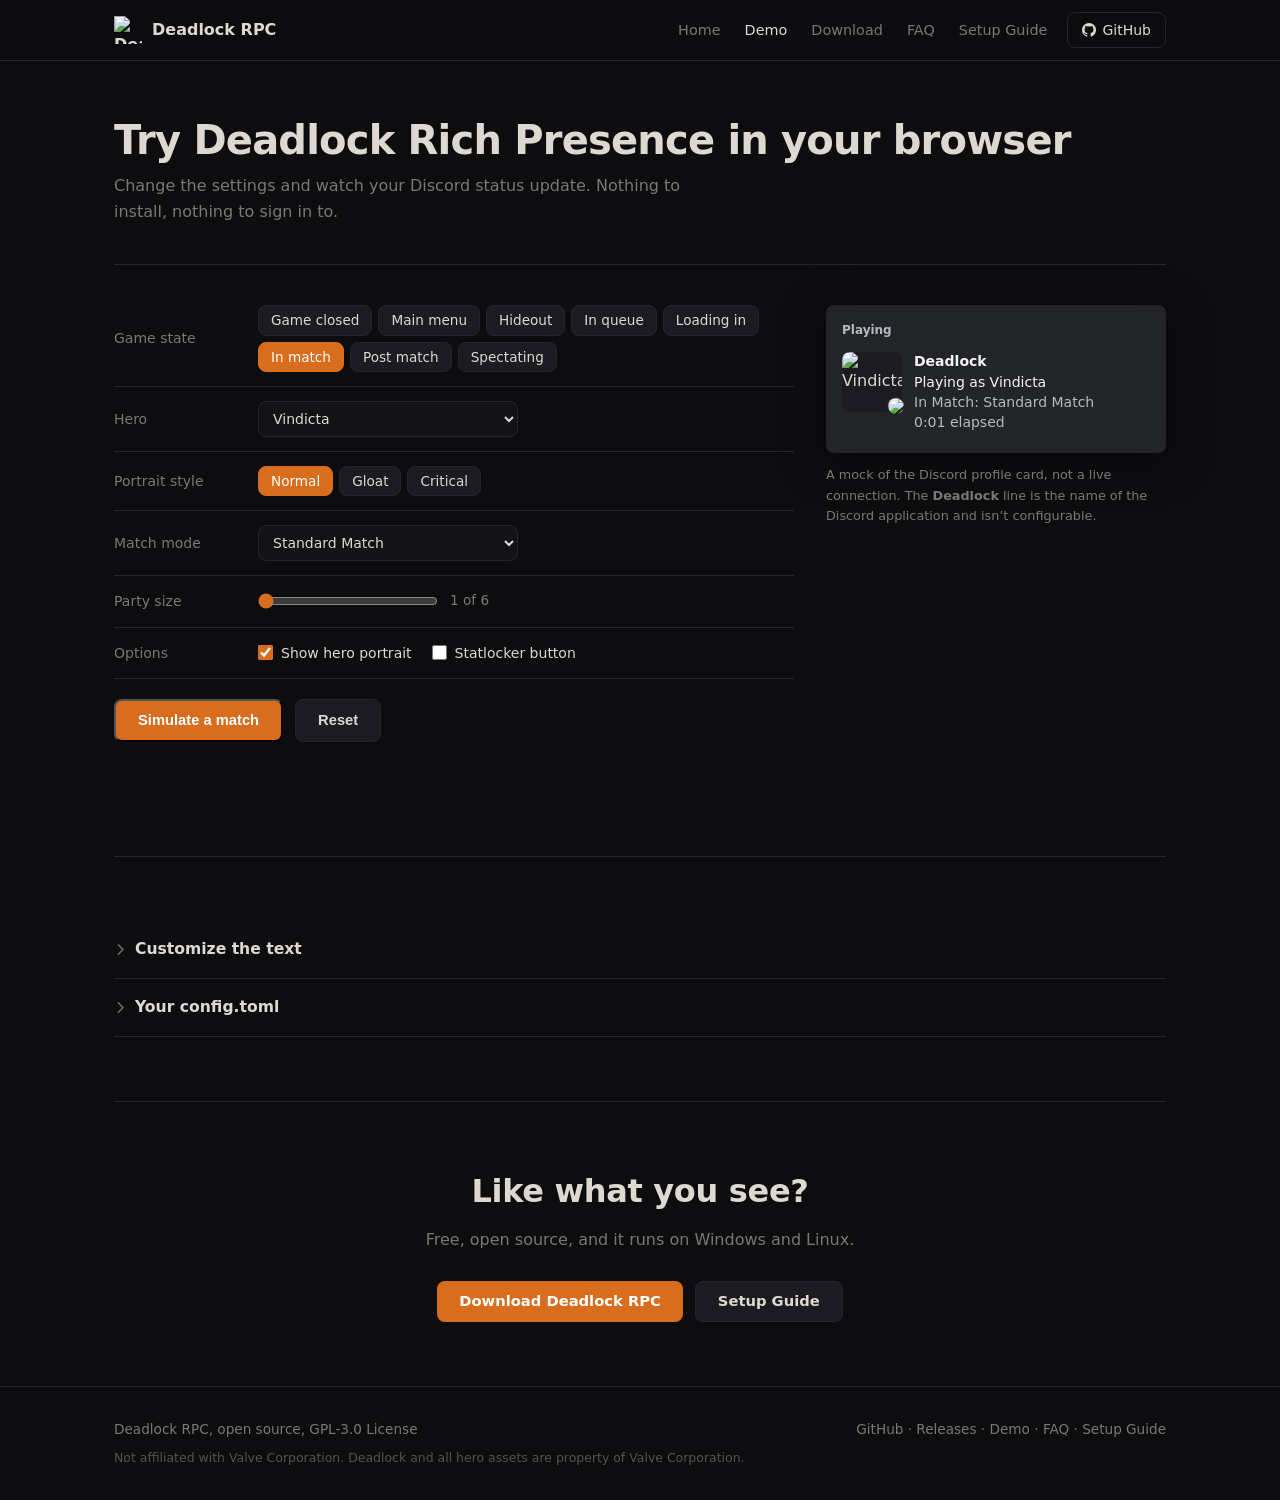
==== demo/index.html @ 463c9623 "feat(site): add interactive rich presence sandbox at /demo/ Adds a browser sandbox that mocks the Di" ====
<!DOCTYPE html>
<html lang="en">
<head>
  <meta charset="UTF-8">
  <meta name="viewport" content="width=device-width, initial-scale=1.0">
  <title>Interactive Demo: See Deadlock Rich Presence on Discord</title>
  <meta name="description" content="Try Deadlock Rich Presence in your browser. Change the game state, hero, portrait style and presence text, and watch a live mock of your Discord status update.">
  <link rel="canonical" href="https://heytariq.github.io/deadlock-rpc/demo/">
  <link rel="icon" type="image/png" href="../assets/icon.png">

  <meta property="og:type" content="website">
  <meta property="og:title" content="Interactive Demo: See Deadlock Rich Presence on Discord">
  <meta property="og:description" content="Try Deadlock Rich Presence in your browser. Change the settings and watch your Discord status update live.">
  <meta property="og:image" content="https://heytariq.github.io/deadlock-rpc/assets/icon.png">
  <meta property="og:url" content="https://heytariq.github.io/deadlock-rpc/demo/">
  <meta property="og:site_name" content="Deadlock Rich Presence">

  <meta name="twitter:card" content="summary">
  <meta name="twitter:title" content="Interactive Demo: See Deadlock Rich Presence on Discord">
  <meta name="twitter:description" content="Try Deadlock Rich Presence in your browser. Change the settings and watch your Discord status update live.">
  <meta name="twitter:image" content="https://heytariq.github.io/deadlock-rpc/assets/icon.png">

  <link rel="stylesheet" href="https://cdn.jsdelivr.net/npm/bootstrap-icons@1.11.3/font/bootstrap-icons.min.css">
  <link rel="stylesheet" href="../css/style.css">

  <script type="application/ld+json">
  {
    "@context": "https://schema.org",
    "@type": "WebPage",
    "name": "Interactive Demo: See Deadlock Rich Presence on Discord",
    "description": "A browser sandbox that simulates the Deadlock RPC Discord rich presence card. Change the game state, hero, portrait style and presence text and see the result live.",
    "url": "https://heytariq.github.io/deadlock-rpc/demo/",
    "isPartOf": {
      "@type": "WebSite",
      "name": "Deadlock Rich Presence",
      "url": "https://heytariq.github.io/deadlock-rpc/"
    },
    "mainEntity": {
      "@type": "SoftwareApplication",
      "name": "Deadlock Rich Presence",
      "url": "https://heytariq.github.io/deadlock-rpc/"
    }
  }
  </script>
</head>
<body>
  <nav aria-label="Site navigation">
    <div class="nav-inner">
      <a href="../" class="nav-brand">
        <img src="../assets/icon.png" alt="Deadlock RPC" width="28" height="28">
        Deadlock RPC
      </a>
      <div class="nav-right">
        <ul class="nav-links">
          <li><a href="../">Home</a></li>
          <li><a href="./" class="active">Demo</a></li>
          <li><a href="../download/">Download</a></li>
          <li><a href="../faq/">FAQ</a></li>
          <li><a href="../setup-guide/">Setup Guide</a></li>
        </ul>
        <a href="https://github.com/HeyTariq/deadlock-rpc" class="nav-github" aria-label="View on GitHub">
          <i class="bi bi-github" aria-hidden="true"></i>
          <span class="nav-github-label">GitHub</span>
        </a>
        <button class="nav-hamburger" aria-label="Toggle navigation" aria-expanded="false" aria-controls="nav-mobile-menu">
          <i class="bi bi-list" aria-hidden="true"></i>
        </button>
      </div>
    </div>
    <div class="nav-mobile-menu" id="nav-mobile-menu">
      <a href="../">Home</a>
      <a href="./" class="active">Demo</a>
      <a href="../download/">Download</a>
      <a href="../faq/">FAQ</a>
      <a href="../setup-guide/">Setup Guide</a>
    </div>
  </nav>

  <main>
    <div class="container">
      <div class="page-hero">
        <h1>Try Deadlock Rich Presence in your browser</h1>
        <p>Change the settings and watch your Discord status update. Nothing to install, nothing to sign in to.</p>
      </div>

      <section class="demo-sandbox">
        <div class="sandbox-grid">

          <div class="sandbox-controls">

            <div class="ctrl-row">
              <span class="ctrl-label" id="lbl-phase">Game state</span>
              <div class="seg" id="d-phase" role="radiogroup" aria-labelledby="lbl-phase"></div>
            </div>

            <div class="ctrl-row">
              <label class="ctrl-label" for="d-hero">Hero</label>
              <select id="d-hero"></select>
            </div>

            <div class="ctrl-row">
              <span class="ctrl-label" id="lbl-style">Portrait style</span>
              <div class="seg" id="d-style" role="radiogroup" aria-labelledby="lbl-style"></div>
            </div>

            <div class="ctrl-row">
              <label class="ctrl-label" for="d-mode">Match mode</label>
              <select id="d-mode"></select>
            </div>

            <div class="ctrl-row">
              <label class="ctrl-label" for="d-party">Party size</label>
              <div class="range-wrap">
                <input type="range" id="d-party" min="1" max="6" step="1" value="1">
                <span class="ctrl-val" id="d-party-val">1 of 6</span>
              </div>
            </div>

            <div class="ctrl-row">
              <span class="ctrl-label">Options</span>
              <div class="toggles">
                <label class="chk"><input type="checkbox" id="d-heroimg"> Show hero portrait</label>
                <label class="chk"><input type="checkbox" id="d-statlocker"> Statlocker button</label>
              </div>
            </div>

            <div class="ctrl-actions">
              <button type="button" class="btn btn-primary" id="d-sim">Simulate a match</button>
              <button type="button" class="btn btn-secondary" id="d-reset">Reset</button>
            </div>

            <p class="ctrl-hint" id="d-hint" role="status" aria-live="polite"></p>
          </div>

          <div class="sandbox-preview">
            <div class="rpc-card">
              <div class="rpc-header">Playing</div>
              <div class="rpc-body">
                <div class="rpc-art">
                  <img id="rpc-large" class="rpc-large" src="../assets/icon.png" alt="Deadlock" width="60" height="60">
                  <img id="rpc-small" class="rpc-small" src="../assets/icon.png" alt="Deadlock RPC" width="20" height="20">
                </div>
                <div class="rpc-lines">
                  <div class="rpc-name">Deadlock</div>
                  <div class="rpc-details" id="rpc-details"></div>
                  <div class="rpc-state" id="rpc-state"></div>
                  <div class="rpc-time" id="rpc-time">0:00 elapsed</div>
                </div>
              </div>
              <button type="button" class="rpc-button" id="rpc-button" hidden>View on Statlocker</button>
            </div>
            <p class="rpc-caption">
              A mock of the Discord profile card, not a live connection. The
              <strong>Deadlock</strong> line is the name of the Discord application
              and isn’t configurable.
            </p>
          </div>

        </div>
      </section>

      <section>
        <details class="demo-details">
          <summary>Customize the text</summary>
          <p class="details-intro">
            Every line below maps to a key in <code>config.toml</code>. Tokens like
            <code>{hero}</code> are replaced at runtime; click one to insert it.
          </p>
          <div id="d-text-fields"></div>
        </details>

        <details class="demo-details">
          <summary>Your config.toml</summary>
          <p class="details-intro">
            Paste this into <code>config.toml</code> next to the executable. Only the
            settings this demo covers are shown, see the
            <a href="../setup-guide/#configuration">Setup Guide</a> for the rest.
          </p>
          <div class="toml-wrap">
            <button type="button" class="btn btn-secondary btn-copy" id="d-copy">Copy</button>
            <pre><code id="d-toml"></code></pre>
          </div>
        </details>
      </section>

      <section class="cta-section">
        <h2>Like what you see?</h2>
        <p>Free, open source, and it runs on Windows and Linux.</p>
        <div class="btn-group">
          <a href="../download/" class="btn btn-primary">Download Deadlock RPC</a>
          <a href="../setup-guide/" class="btn btn-secondary">Setup Guide</a>
        </div>
      </section>
    </div>
  </main>

  <footer>
    <div class="footer-inner">
      <span>Deadlock RPC, open source, <a href="https://github.com/HeyTariq/deadlock-rpc/blob/main/LICENSE">GPL-3.0 License</a></span>
      <span>
        <a href="https://github.com/HeyTariq/deadlock-rpc">GitHub</a>
        ·
        <a href="https://github.com/HeyTariq/deadlock-rpc/releases">Releases</a>
        ·
        <a href="./">Demo</a>
        ·
        <a href="../faq/">FAQ</a>
        ·
        <a href="../setup-guide/">Setup Guide</a>
      </span>
    </div>
    <div class="footer-inner footer-disclaimer">
      Not affiliated with Valve Corporation. Deadlock and all hero assets are property of Valve Corporation.
    </div>
  </footer>

  <script>
  (function () {
    var btn = document.querySelector('.nav-hamburger');
    var menu = document.getElementById('nav-mobile-menu');
    if (!btn || !menu) return;
    btn.addEventListener('click', function () {
      var open = menu.classList.toggle('open');
      btn.setAttribute('aria-expanded', open ? 'true' : 'false');
    });
    document.addEventListener('click', function (e) {
      if (!menu.contains(e.target) && !btn.contains(e.target)) {
        menu.classList.remove('open');
        btn.setAttribute('aria-expanded', 'false');
      }
    });
  }());
  </script>
  <script src="../assets/demo.js"></script>
</body>
</html>
---- css/style.css ----
:root {
  --bg: #0d0d10;
  --surface: #131316;
  --card: #1b1b21;
  --border: #252530;
  --text: #ddd9d0;
  --muted: #7a7870;
  --orange: #d96d1e;
  --orange-light: #ec8a3f;
  --teal: #2d9e8e;
  --teal-light: #3fbdab;
  --radius: 8px;
}

*, *::before, *::after {
  box-sizing: border-box;
  margin: 0;
  padding: 0;
}

html { scroll-behavior: smooth; }

body {
  background: var(--bg);
  color: var(--text);
  font-family: -apple-system, BlinkMacSystemFont, 'Segoe UI', system-ui, sans-serif;
  font-size: 16px;
  line-height: 1.6;
}

a {
  color: var(--orange-light);
  text-decoration: none;
}

a:hover { text-decoration: underline; }

/* Nav */
nav {
  position: sticky;
  top: 0;
  background: rgba(13, 13, 16, 0.96);
  backdrop-filter: blur(8px);
  border-bottom: 1px solid var(--border);
  z-index: 100;
  /* needed for mobile dropdown positioning */
  isolation: isolate;
}

.nav-inner {
  max-width: 1100px;
  margin: 0 auto;
  padding: 0 24px;
  display: flex;
  align-items: center;
  justify-content: space-between;
  height: 60px;
}

.nav-brand {
  display: flex;
  align-items: center;
  gap: 10px;
  font-weight: 600;
  font-size: 1rem;
  color: var(--text);
  text-decoration: none;
}

.nav-brand:hover { text-decoration: none; }

.nav-brand img {
  width: 28px;
  height: 28px;
}

.nav-right {
  display: flex;
  align-items: center;
  gap: 20px;
}

.nav-links {
  display: flex;
  gap: 24px;
  list-style: none;
}

.nav-links a {
  color: var(--muted);
  font-size: 0.9rem;
  transition: color 0.15s;
  text-decoration: none;
}

.nav-links a:hover,
.nav-links a.active {
  color: var(--text);
}

.nav-github {
  display: inline-flex;
  align-items: center;
  gap: 6px;
  padding: 6px 14px;
  border: 1px solid var(--border);
  border-radius: var(--radius);
  color: var(--text);
  font-size: 0.875rem;
  font-weight: 500;
  text-decoration: none;
  white-space: nowrap;
  transition: border-color 0.15s;
}

.nav-github:hover {
  border-color: var(--muted);
  color: var(--text);
  text-decoration: none;
}

.nav-hamburger {
  display: none;
  appearance: none;
  -webkit-appearance: none;
  background: none;
  border: 1px solid var(--border);
  border-radius: var(--radius);
  padding: 6px 10px;
  margin: 0;
  color: var(--text);
  font-size: 0.875rem;
  font-family: inherit;
  line-height: inherit;
  cursor: pointer;
  transition: border-color 0.15s;
}

.nav-hamburger:hover {
  border-color: var(--muted);
}

.nav-mobile-menu {
  display: none;
  position: absolute;
  top: 61px;
  right: 24px;
  background: var(--surface);
  border: 1px solid var(--border);
  border-radius: var(--radius);
  min-width: 160px;
  z-index: 200;
  padding: 6px 0;
  box-shadow: 0 8px 24px rgba(0, 0, 0, 0.4);
}

.nav-mobile-menu.open {
  display: block;
}

.nav-mobile-menu a {
  display: block;
  padding: 10px 16px;
  color: var(--muted);
  font-size: 0.9rem;
  text-decoration: none;
  transition: color 0.15s;
}

.nav-mobile-menu a:hover,
.nav-mobile-menu a.active {
  color: var(--text);
  text-decoration: none;
}

/* Layout */
.container {
  max-width: 1100px;
  margin: 0 auto;
  padding: 0 24px;
}

/* Sections — no global border; use sibling selectors so first section is always clean */
section {
  padding: 64px 0;
}

/* Border between consecutive sections in the same container */
section + section {
  border-top: 1px solid var(--border);
}

/* First section in the second container on the homepage (follows .demo-section) */
.demo-section + .container > section:first-child {
  border-top: 1px solid var(--border);
}

/* First section on inner pages follows .page-hero which already has a border-bottom */
.page-hero + section {
  padding-top: 40px;
}

/* Hero */
.hero {
  padding: 80px 0 72px;
  text-align: center;
}

.hero-icon {
  width: 88px;
  height: 88px;
  margin-bottom: 24px;
  border-radius: 16px;
  display: block;
  margin-left: auto;
  margin-right: auto;
}

h1 {
  font-size: clamp(2rem, 5vw, 3.2rem);
  font-weight: 700;
  line-height: 1.15;
  margin-bottom: 16px;
  letter-spacing: -0.02em;
}

.hero-tagline {
  font-size: 1.1rem;
  color: var(--muted);
  max-width: 520px;
  margin: 0 auto 36px;
}

/* Smart download block */
.dl-block {
  display: flex;
  flex-direction: column;
  align-items: center;
  gap: 14px;
}

#dl-primary-linux {
  display: none;
}

.dl-alts {
  display: flex;
  align-items: center;
  gap: 10px;
  font-size: 0.875rem;
  color: var(--muted);
  flex-wrap: wrap;
  justify-content: center;
}

.dl-dot {
  color: var(--border);
  user-select: none;
}

.dl-alt-win {
  display: none;
}

.link-subtle {
  color: var(--muted);
  text-decoration: none;
  transition: color 0.15s;
}

.link-subtle:hover {
  color: var(--text);
  text-decoration: none;
}

/* Buttons */
.btn-group {
  display: flex;
  gap: 12px;
  justify-content: center;
  flex-wrap: wrap;
}

.btn {
  display: inline-flex;
  align-items: center;
  gap: 8px;
  padding: 12px 22px;
  border-radius: var(--radius);
  font-size: 0.92rem;
  font-weight: 600;
  text-decoration: none;
  transition: opacity 0.15s, transform 0.1s;
  white-space: nowrap;
  line-height: 1;
}

.btn:hover {
  opacity: 0.85;
  text-decoration: none;
  transform: translateY(-1px);
}

.btn-primary {
  background: var(--orange);
  color: #fff;
}

.btn-secondary {
  background: var(--card);
  color: var(--text);
  border: 1px solid var(--border);
}

/* Demo section — full width, centered content */
.demo-section {
  padding: 0 0 72px;
  text-align: center;
}

.demo-gif {
  max-width: 520px;
  width: 100%;
  border-radius: 12px;
  border: 1px solid var(--border);
  box-shadow: 0 8px 40px rgba(0,0,0,0.5);
}

/* Section headings */
h2 {
  font-size: clamp(1.5rem, 3vw, 2rem);
  font-weight: 700;
  margin-bottom: 8px;
  letter-spacing: -0.01em;
}

.section-sub {
  color: var(--muted);
  margin-bottom: 40px;
  font-size: 1rem;
}

/* Feature cards */
.features-grid {
  display: grid;
  grid-template-columns: repeat(auto-fit, minmax(280px, 1fr));
  gap: 16px;
}

.feature-card {
  background: var(--card);
  border: 1px solid var(--border);
  border-radius: var(--radius);
  padding: 24px;
}

.feature-icon {
  font-size: 22px;
  color: var(--orange-light);
  margin-bottom: 14px;
  display: block;
}

h3 {
  font-size: 0.975rem;
  font-weight: 600;
  margin-bottom: 6px;
}

.feature-card p {
  font-size: 0.875rem;
  color: var(--muted);
  line-height: 1.6;
}

/* Steps (how it works) */
.steps {
  display: grid;
  grid-template-columns: repeat(auto-fit, minmax(220px, 1fr));
  gap: 36px;
  counter-reset: steps;
}

.step {
  position: relative;
  padding-left: 48px;
}

.step::before {
  counter-increment: steps;
  content: counter(steps);
  position: absolute;
  left: 0;
  top: 2px;
  width: 30px;
  height: 30px;
  background: var(--orange);
  color: #fff;
  border-radius: 50%;
  font-weight: 700;
  font-size: 0.8rem;
  text-align: center;
  line-height: 30px;
}

.step h3 { margin-bottom: 6px; }

.step p {
  font-size: 0.875rem;
  color: var(--muted);
  line-height: 1.6;
}

/* FAQ list */
.faq-list {
  display: flex;
  flex-direction: column;
  gap: 12px;
  max-width: 760px;
  margin: 0 auto;
}

/* When faq-list is used on the FAQ page (full-width intent) */
.faq-page .faq-list {
  max-width: 800px;
}

.faq-item {
  background: var(--card);
  border: 1px solid var(--border);
  border-radius: var(--radius);
  padding: 20px 24px;
}

.faq-item h3 {
  font-size: 0.95rem;
  font-weight: 600;
  margin-bottom: 8px;
  color: var(--text);
}

.faq-item p {
  font-size: 0.875rem;
  color: var(--muted);
  line-height: 1.6;
}

.faq-item p + p {
  margin-top: 8px;
}

.faq-item ul {
  padding-left: 20px;
  margin-top: 8px;
  font-size: 0.875rem;
  color: var(--muted);
  line-height: 1.8;
}

/* CTA section */
.cta-section {
  text-align: center;
}

.cta-section h2 { margin-bottom: 10px; }

.cta-section p {
  color: var(--muted);
  margin-bottom: 28px;
}

/* Platform cards (download page) */
.platform-grid {
  display: grid;
  grid-template-columns: repeat(auto-fit, minmax(280px, 1fr));
  gap: 20px;
  margin-bottom: 24px;
}

.platform-card {
  background: var(--card);
  border: 1px solid var(--border);
  border-radius: var(--radius);
  padding: 28px;
  display: flex;
  flex-direction: column;
}

.platform-card h3 {
  font-size: 1.05rem;
  margin-bottom: 16px;
  display: flex;
  align-items: center;
  gap: 8px;
}

.platform-card ol {
  padding-left: 20px;
  color: var(--muted);
  font-size: 0.875rem;
  line-height: 1.9;
  flex: 1;
}

.platform-card .btn {
  margin-top: 20px;
  align-self: flex-start;
}

/* Code */
code {
  background: var(--surface);
  border: 1px solid var(--border);
  border-radius: 4px;
  padding: 1px 6px;
  font-size: 0.85em;
  font-family: 'Cascadia Code', 'JetBrains Mono', 'Fira Code', monospace;
  color: var(--teal-light);
}

pre {
  background: var(--surface);
  border: 1px solid var(--border);
  border-radius: var(--radius);
  padding: 16px;
  overflow-x: auto;
  font-size: 0.85rem;
  line-height: 1.7;
  color: var(--text);
  margin: 12px 0;
}

pre code {
  background: none;
  border: none;
  padding: 0;
  font-size: inherit;
  color: inherit;
}

/* Notices */
.notice {
  background: rgba(45, 158, 142, 0.1);
  border: 1px solid rgba(45, 158, 142, 0.28);
  border-radius: var(--radius);
  padding: 14px 18px;
  font-size: 0.875rem;
  line-height: 1.6;
  margin-top: 16px;
  color: var(--text);
}

.notice.warn {
  background: rgba(217, 109, 30, 0.1);
  border-color: rgba(217, 109, 30, 0.3);
}

/* Page hero (inner pages) */
.page-hero {
  padding: 56px 0 40px;
  border-bottom: 1px solid var(--border);
}

.page-hero h1 {
  font-size: clamp(1.8rem, 4vw, 2.5rem);
  margin-bottom: 10px;
}

.page-hero p {
  color: var(--muted);
  font-size: 1rem;
  max-width: 600px;
}

/* Setup guide steps */
.guide-step {
  display: flex;
  gap: 20px;
  margin-bottom: 36px;
}

.guide-num {
  flex-shrink: 0;
  width: 32px;
  height: 32px;
  background: var(--orange);
  color: #fff;
  border-radius: 50%;
  display: flex;
  align-items: center;
  justify-content: center;
  font-weight: 700;
  font-size: 0.85rem;
  margin-top: 2px;
}

.guide-content h3 {
  font-size: 1rem;
  margin-bottom: 6px;
}

.guide-content p {
  font-size: 0.875rem;
  color: var(--muted);
  line-height: 1.7;
}

.guide-content p + p {
  margin-top: 8px;
}

.guide-content ul,
.guide-content ol {
  padding-left: 20px;
  margin-top: 8px;
  font-size: 0.875rem;
  color: var(--muted);
  line-height: 1.8;
}

.guide-content li { margin-bottom: 4px; }

/* Config table */
.table-wrap {
  overflow-x: auto;
  -webkit-overflow-scrolling: touch;
  margin-top: 16px;
  border-radius: var(--radius);
  border: 1px solid var(--border);
}

.config-table {
  width: 100%;
  border-collapse: collapse;
  font-size: 0.85rem;
  min-width: 480px;
}

.config-table th,
.config-table td {
  padding: 10px 14px;
  text-align: left;
  border-bottom: 1px solid var(--border);
}

.config-table tbody tr:last-child td {
  border-bottom: none;
}

.config-table th {
  background: var(--surface);
  color: var(--muted);
  font-weight: 600;
  font-size: 0.8rem;
  text-transform: uppercase;
  letter-spacing: 0.04em;
}

.config-table td:first-child {
  color: var(--teal-light);
  white-space: nowrap;
}

/* Section heading above a table */
.table-label {
  font-size: 1rem;
  font-weight: 600;
  margin: 32px 0 12px;
}

/* Version badge */
.version-badge {
  display: inline-block;
  background: var(--card);
  border: 1px solid var(--border);
  border-radius: 20px;
  padding: 3px 12px;
  font-size: 0.8rem;
  color: var(--muted);
  margin-bottom: 20px;
}

/* Footer */
footer {
  border-top: 1px solid var(--border);
  padding: 32px 0;
  color: var(--muted);
  font-size: 0.85rem;
}

.footer-inner {
  max-width: 1100px;
  margin: 0 auto;
  padding: 0 24px;
  display: flex;
  justify-content: space-between;
  align-items: center;
  flex-wrap: wrap;
  gap: 12px;
}

.footer-inner a {
  color: var(--muted);
  text-decoration: none;
}

.footer-inner a:hover { color: var(--text); }

.footer-disclaimer {
  font-size: 0.78rem;
  opacity: 0.65;
  margin-top: 8px;
}

/* Responsive */
@media (max-width: 640px) {
  .nav-links {
    display: none;
  }

  .nav-github-label {
    display: none;
  }

  .nav-github {
    padding: 6px 10px;
  }

  .nav-hamburger {
    display: inline-flex;
    align-items: center;
    justify-content: center;
  }

  .hero {
    padding: 52px 0 52px;
  }

  .hero-icon {
    width: 68px;
    height: 68px;
  }

  .btn {
    font-size: 0.875rem;
    padding: 11px 18px;
  }

  section { padding: 48px 0; }

  .guide-step {
    flex-direction: column;
    gap: 10px;
  }

  .footer-inner {
    flex-direction: column;
    text-align: center;
  }

  .platform-card .btn {
    align-self: stretch;
    justify-content: center;
  }
}

/* ==========================================================================
   Demo sandbox (/demo/)
   ========================================================================== */

.demo-sandbox { padding-top: 40px; }

.sandbox-grid {
  display: grid;
  grid-template-columns: 1fr 340px;
  gap: 32px;
  align-items: start;
}

/* Controls */

.ctrl-row {
  display: grid;
  grid-template-columns: 130px 1fr;
  gap: 14px;
  align-items: center;
  padding: 14px 0;
  border-bottom: 1px solid var(--border);
}

.ctrl-row:first-child { padding-top: 0; }

.ctrl-label {
  font-size: 0.875rem;
  color: var(--muted);
}

.seg {
  display: flex;
  flex-wrap: wrap;
  gap: 6px;
}

.seg-btn {
  appearance: none;
  -webkit-appearance: none;
  background: var(--card);
  border: 1px solid var(--border);
  border-radius: var(--radius);
  color: var(--text);
  font-family: inherit;
  font-size: 0.85rem;
  line-height: 1.2;
  padding: 6px 12px;
  cursor: pointer;
  transition: border-color 0.15s, background 0.15s;
}

.seg-btn:hover { border-color: var(--muted); }

.seg-btn.is-active {
  background: var(--orange);
  border-color: var(--orange);
  color: #fff;
}

.sandbox-controls select,
.demo-details input[type="text"] {
  background: var(--surface);
  border: 1px solid var(--border);
  border-radius: var(--radius);
  color: var(--text);
  font-family: inherit;
  font-size: 0.875rem;
  padding: 8px 10px;
  width: 100%;
  max-width: 260px;
}

.range-wrap {
  display: flex;
  align-items: center;
  gap: 12px;
}

.range-wrap input[type="range"] {
  width: 180px;
  accent-color: var(--orange);
}

.ctrl-val {
  font-size: 0.85rem;
  color: var(--muted);
  white-space: nowrap;
}

.toggles {
  display: flex;
  flex-wrap: wrap;
  gap: 8px 20px;
}

.chk {
  display: inline-flex;
  align-items: center;
  gap: 8px;
  font-size: 0.875rem;
  cursor: pointer;
}

.chk input[type="checkbox"] {
  accent-color: var(--orange);
  width: 15px;
  height: 15px;
  margin: 0;
}

.ctrl-actions {
  display: flex;
  gap: 12px;
  flex-wrap: wrap;
  padding-top: 20px;
}

.ctrl-hint {
  font-size: 0.85rem;
  color: var(--muted);
  line-height: 1.6;
  margin-top: 14px;
  min-height: 2.7em;
}

/* Discord card mock — Discord's palette, scoped so it never leaks */

.sandbox-preview {
  position: sticky;
  top: 84px;
}

.rpc-card {
  --rpc-bg: #232428;
  --rpc-text: #f2f3f5;
  --rpc-muted: #b5bac1;
  --rpc-btn: #4e5058;
  --rpc-btn-hover: #6d6f78;

  background: var(--rpc-bg);
  border-radius: 8px;
  padding: 16px;
  box-shadow: 0 8px 40px rgba(0, 0, 0, 0.5);
  font-family: -apple-system, BlinkMacSystemFont, 'Segoe UI', system-ui, sans-serif;
  /* Reserve height so phase changes don't reflow the page. */
  min-height: 148px;
}

.rpc-header {
  font-size: 12px;
  font-weight: 600;
  color: var(--rpc-muted);
  margin-bottom: 12px;
}

.rpc-body {
  display: flex;
  gap: 12px;
  align-items: flex-start;
}

.rpc-art {
  position: relative;
  flex-shrink: 0;
  width: 60px;
  height: 60px;
}

.rpc-large {
  width: 60px;
  height: 60px;
  border-radius: 8px;
  object-fit: cover;
  display: block;
  background: #1b1b21;
}

.rpc-small {
  position: absolute;
  right: -4px;
  bottom: -4px;
  width: 20px;
  height: 20px;
  border-radius: 50%;
  object-fit: cover;
  border: 2px solid var(--rpc-bg);
  display: block;
}

.rpc-lines {
  min-width: 0;
  display: flex;
  flex-direction: column;
  gap: 2px;
}

.rpc-name {
  font-size: 14px;
  font-weight: 600;
  color: var(--rpc-text);
  line-height: 1.3;
}

.rpc-details {
  font-size: 14px;
  color: var(--rpc-text);
  line-height: 1.3;
  word-break: break-word;
}

.rpc-state,
.rpc-time {
  font-size: 14px;
  color: var(--rpc-muted);
  line-height: 1.3;
  word-break: break-word;
}

.rpc-button {
  display: block;
  width: 100%;
  margin-top: 12px;
  padding: 8px;
  background: var(--rpc-btn);
  border: none;
  border-radius: 3px;
  color: var(--rpc-text);
  font-family: inherit;
  font-size: 14px;
  font-weight: 500;
  cursor: pointer;
  transition: background 0.15s;
}

.rpc-button:hover { background: var(--rpc-btn-hover); }
.rpc-button[hidden] { display: none; }

.rpc-caption {
  font-size: 0.8rem;
  color: var(--muted);
  line-height: 1.6;
  margin-top: 12px;
}

/* Collapsible blocks */

.demo-details {
  border-bottom: 1px solid var(--border);
}

.demo-details > summary {
  cursor: pointer;
  font-weight: 600;
  font-size: 0.975rem;
  padding: 16px 0;
  list-style: none;
  display: flex;
  align-items: center;
  gap: 8px;
}

.demo-details > summary::-webkit-details-marker { display: none; }
.demo-details > summary::marker { content: ''; }

.demo-details > summary::before {
  content: '\F285'; /* bi-chevron-right */
  font-family: 'bootstrap-icons';
  font-size: 0.8rem;
  color: var(--muted);
  transition: transform 0.15s;
}

.demo-details[open] > summary::before { transform: rotate(90deg); }

.details-intro {
  font-size: 0.875rem;
  color: var(--muted);
  line-height: 1.6;
  margin-bottom: 18px;
}

.text-row {
  display: grid;
  grid-template-columns: 220px minmax(0, 260px) auto;
  justify-content: start;
  gap: 12px;
  align-items: center;
  padding: 8px 0;
}

.text-row label {
  font-size: 0.85rem;
  color: var(--muted);
}

.text-row label code {
  display: block;
  margin-top: 2px;
  font-size: 0.75rem;
}

.chips {
  display: flex;
  gap: 6px;
}

.chip {
  appearance: none;
  -webkit-appearance: none;
  background: var(--surface);
  border: 1px solid var(--border);
  border-radius: 4px;
  color: var(--teal-light);
  font-family: 'Cascadia Code', 'JetBrains Mono', 'Fira Code', monospace;
  font-size: 0.75rem;
  padding: 3px 7px;
  cursor: pointer;
  transition: border-color 0.15s;
}

.chip:hover { border-color: var(--muted); }

.toml-wrap {
  position: relative;
  margin-bottom: 20px;
}

.btn-copy {
  position: absolute;
  top: 20px;
  right: 12px;
  padding: 5px 12px;
  font-size: 0.78rem;
  z-index: 1;
}

.toml-wrap pre { padding-right: 90px; }

/* The site has no focus styling; the sandbox needs it. */
.seg-btn:focus-visible,
.chip:focus-visible,
.rpc-button:focus-visible,
.demo-details > summary:focus-visible,
.sandbox-controls select:focus-visible,
.demo-details input[type="text"]:focus-visible,
.range-wrap input[type="range"]:focus-visible,
.chk input[type="checkbox"]:focus-visible,
.btn:focus-visible {
  outline: 2px solid var(--orange-light);
  outline-offset: 2px;
}

/* Homepage CTA under the demo gif */
.demo-cta { margin-top: 24px; }

@media (max-width: 900px) {
  .sandbox-grid {
    grid-template-columns: 1fr;
    gap: 28px;
  }

  /* Card first, so the point of the page is visible immediately. */
  .sandbox-preview {
    position: static;
    order: -1;
    max-width: 420px;
  }

  .text-row {
    grid-template-columns: 1fr;
    gap: 6px;
  }

  .sandbox-controls select,
  .demo-details input[type="text"] { max-width: none; }
}

@media (max-width: 640px) {
  .ctrl-row {
    grid-template-columns: 1fr;
    gap: 8px;
  }

  .range-wrap input[type="range"] { width: 100%; }

  .ctrl-actions .btn {
    flex: 1;
    justify-content: center;
  }
}
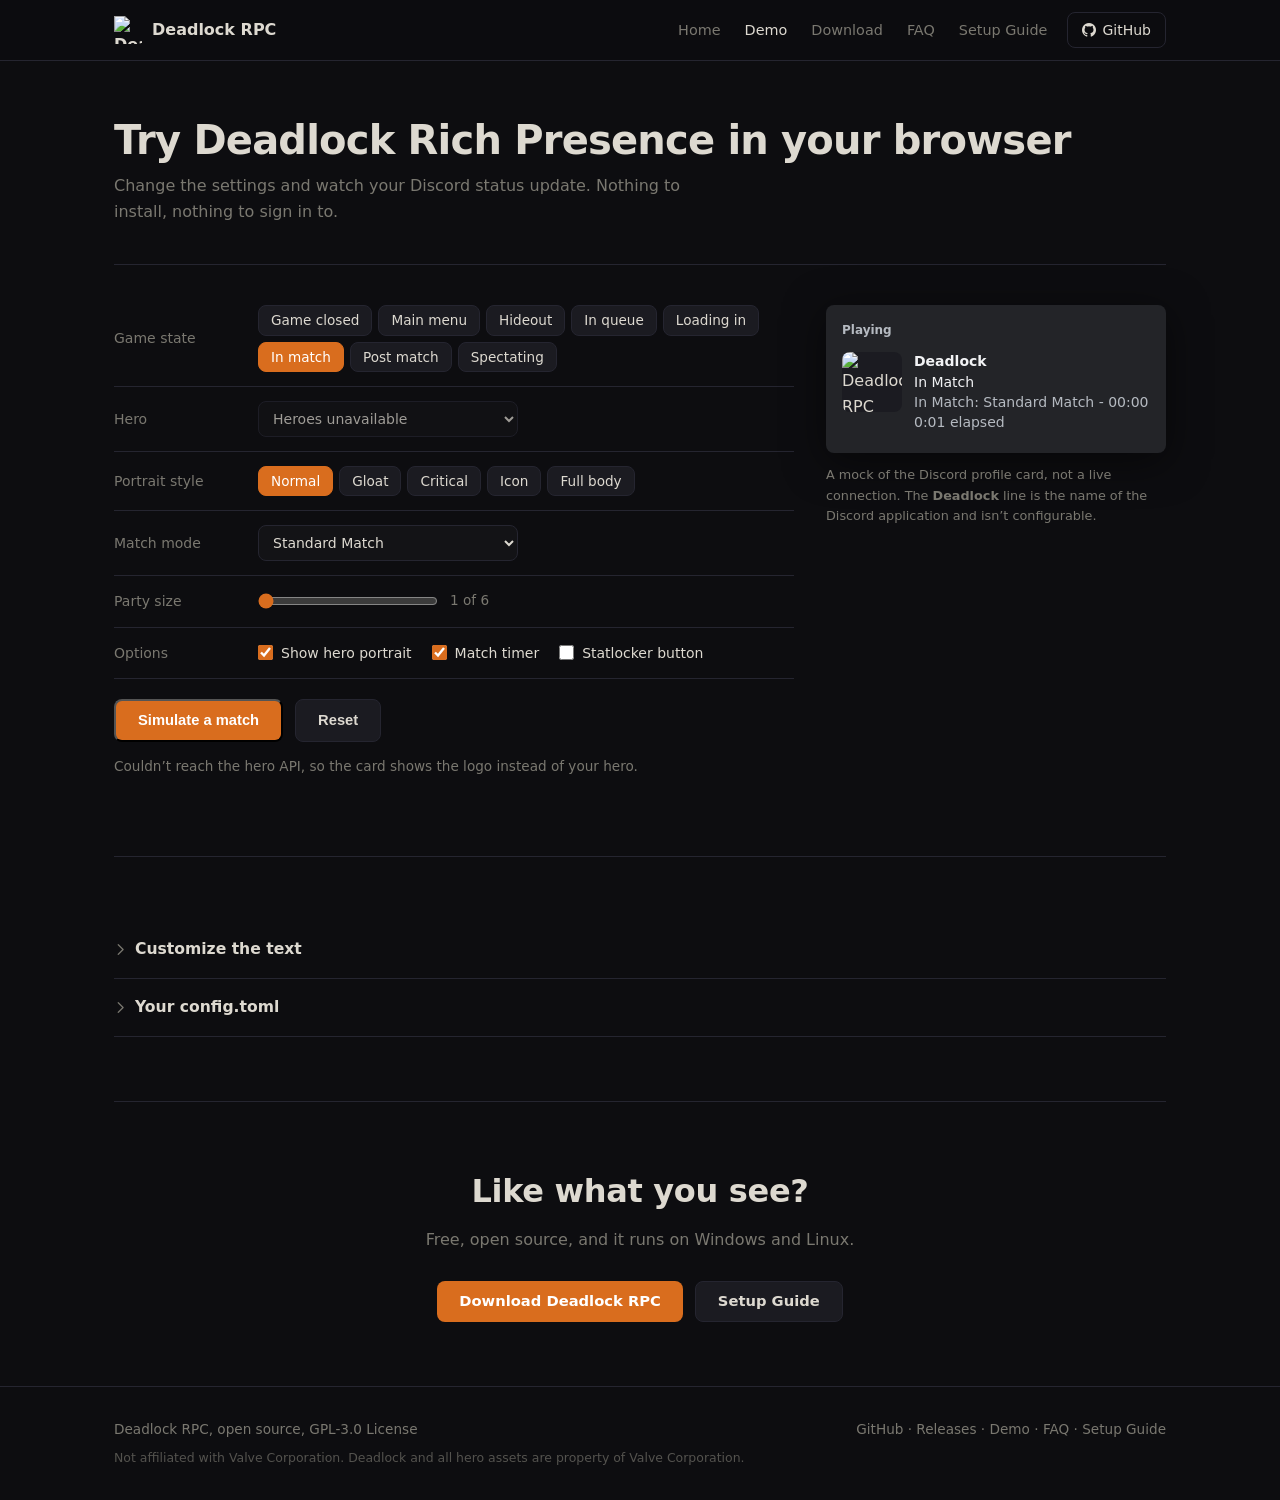
==== commit e6e0d771: "feat(site): sync demo with current portrait styles, match timer and hero roster" ====
--- a/demo/index.html
+++ b/demo/index.html
@@ -120,6 +120,7 @@
               <span class="ctrl-label">Options</span>
               <div class="toggles">
                 <label class="chk"><input type="checkbox" id="d-heroimg"> Show hero portrait</label>
+                <label class="chk"><input type="checkbox" id="d-timer"> Match timer</label>
                 <label class="chk"><input type="checkbox" id="d-statlocker"> Statlocker button</label>
               </div>
             </div>
@@ -138,7 +139,7 @@
               <div class="rpc-body">
                 <div class="rpc-art">
                   <img id="rpc-large" class="rpc-large" src="../assets/icon.png" alt="Deadlock" width="60" height="60">
-                  <img id="rpc-small" class="rpc-small" src="../assets/icon.png" alt="Deadlock RPC" width="20" height="20">
+                  <img id="rpc-small" class="rpc-small" src="../assets/icon.png" alt="Deadlock RPC" width="20" height="20" hidden>
                 </div>
                 <div class="rpc-lines">
                   <div class="rpc-name">Deadlock</div>
--- a/css/style.css
+++ b/css/style.css
@@ -954,6 +954,8 @@
   display: block;
 }
 
+.rpc-small[hidden] { display: none; }
+
 .rpc-lines {
   min-width: 0;
   display: flex;
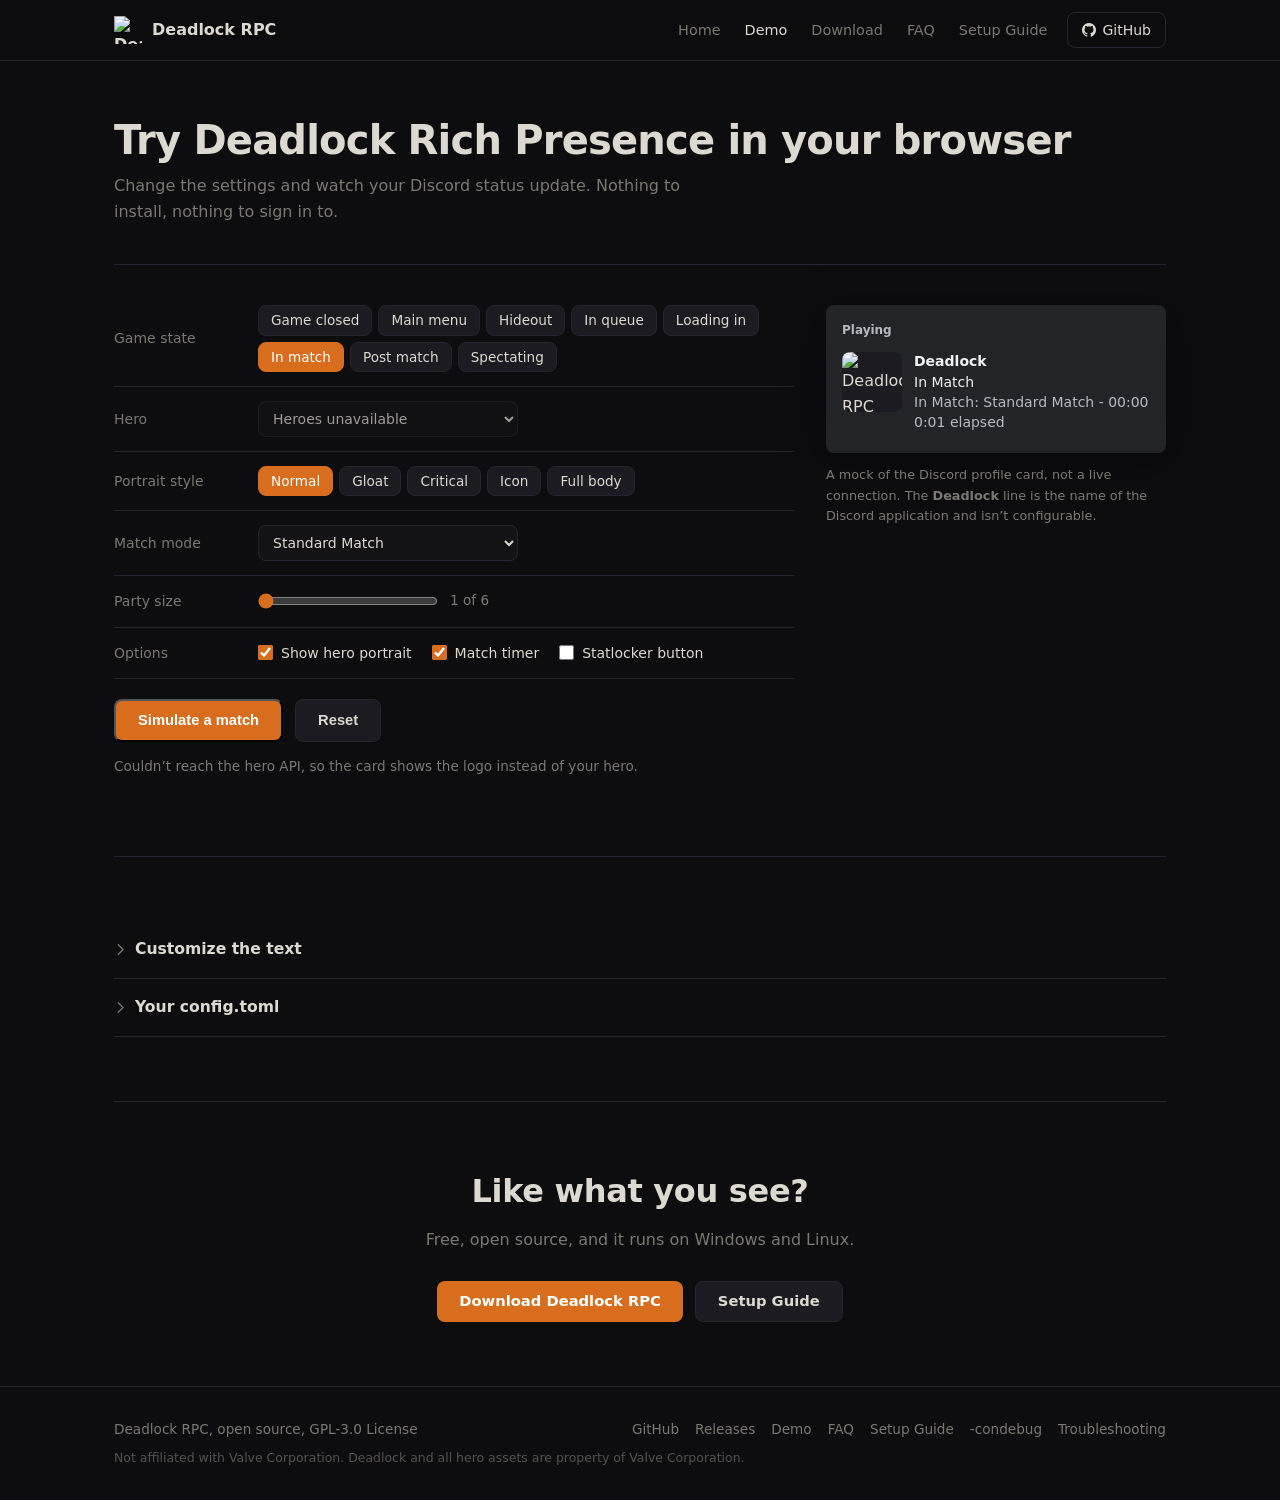
==== commit afc01f7f: "feat(site): add condebug and troubleshooting pages and improve search metadata" ====
--- a/demo/index.html
+++ b/demo/index.html
@@ -198,16 +198,14 @@
   <footer>
     <div class="footer-inner">
       <span>Deadlock RPC, open source, <a href="https://github.com/HeyTariq/deadlock-rpc/blob/main/LICENSE">GPL-3.0 License</a></span>
-      <span>
+      <span class="footer-links">
         <a href="https://github.com/HeyTariq/deadlock-rpc">GitHub</a>
-        ·
         <a href="https://github.com/HeyTariq/deadlock-rpc/releases">Releases</a>
-        ·
         <a href="./">Demo</a>
-        ·
         <a href="../faq/">FAQ</a>
-        ·
         <a href="../setup-guide/">Setup Guide</a>
+        <a href="../condebug/">-condebug</a>
+        <a href="../not-showing-on-discord/">Troubleshooting</a>
       </span>
     </div>
     <div class="footer-inner footer-disclaimer">
--- a/css/style.css
+++ b/css/style.css
@@ -246,16 +246,11 @@
 .dl-alts {
   display: flex;
   align-items: center;
-  gap: 10px;
+  gap: 10px 18px;
   font-size: 0.875rem;
   color: var(--muted);
   flex-wrap: wrap;
   justify-content: center;
-}
-
-.dl-dot {
-  color: var(--border);
-  user-select: none;
 }
 
 .dl-alt-win {
@@ -1157,3 +1152,10 @@
     justify-content: center;
   }
 }
+
+.footer-links {
+  display: flex;
+  flex-wrap: wrap;
+  justify-content: center;
+  gap: 8px 16px;
+}
